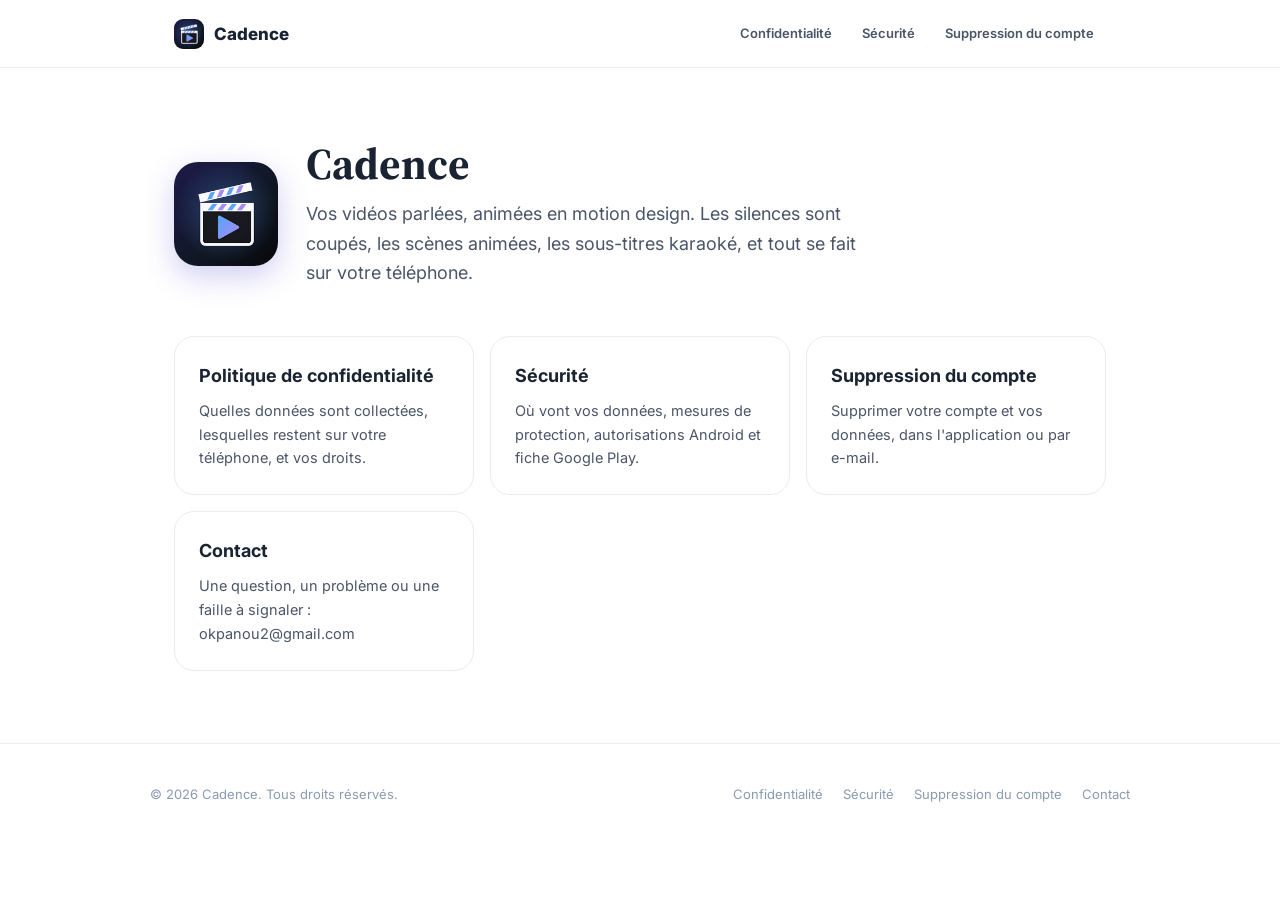
==== cadence/index.html @ 46e1bd4e "feat(cadence): privacy policy, security and account deletion pages for Google Play Co-Authored-By: C" ====
<!doctype html>
<html lang="fr">
    <head>
        <meta charset="UTF-8" />
        <meta name="viewport" content="width=device-width, initial-scale=1.0" />
        <title>Vos vidéos parlées, animées en motion design — Cadence</title>
        <meta name="description" content="Cadence transforme une vidéo où vous parlez en vidéo verticale animée : silences coupés, scènes de motion design, sous-titres karaoké." />
        <link rel="preconnect" href="https://fonts.googleapis.com" />
        <link
            href="https://fonts.googleapis.com/css2?family=Source+Serif+4:wght@500;600&family=Inter:wght@400;500;600;700;800&display=swap"
            rel="stylesheet" />
        <link rel="stylesheet" href="./styles/cadence.css" />
        <link rel="apple-touch-icon" sizes="180x180" href="./assets/apple-touch-icon.png" />
        <link rel="icon" type="image/png" sizes="32x32" href="./assets/favicon-32x32.png" />
        <link rel="icon" type="image/png" sizes="16x16" href="./assets/favicon-16x16.png" />
    </head>
    <body>
        <header class="topbar">
            <div class="topbar-inner">
                <a href="./index.html" class="brand">
                    <span class="brand-mark"><img src="./assets/logo.png" alt="" width="32" height="32" /></span>
                    Cadence
                </a>
                <nav class="doc-nav" aria-label="Documents"><a href="politique-confidentialite.html">Confidentialité</a><a href="securite.html">Sécurité</a><a href="suppression-compte.html">Suppression du compte</a></nav>
            </div>
        </header>

        <section class="hub-hero">
            <img src="./assets/android-chrome-192x192.png" alt="Icône de Cadence" />
            <div>
                <h1>Cadence</h1>
                <p>Vos vidéos parlées, animées en motion design. Les silences sont coupés, les scènes animées, les sous-titres karaoké, et tout se fait sur votre téléphone.</p>
            </div>
        </section>

        <main class="hub-grid">
            <a class="hub-card" href="politique-confidentialite.html">
                <h2>Politique de confidentialité</h2>
                <p>Quelles données sont collectées, lesquelles restent sur votre téléphone, et vos droits.</p>
            </a>
            <a class="hub-card" href="securite.html">
                <h2>Sécurité</h2>
                <p>Où vont vos données, mesures de protection, autorisations Android et fiche Google Play.</p>
            </a>
            <a class="hub-card" href="suppression-compte.html">
                <h2>Suppression du compte</h2>
                <p>Supprimer votre compte et vos données, dans l'application ou par e-mail.</p>
            </a>
            <a class="hub-card" href="mailto:okpanou2@gmail.com">
                <h2>Contact</h2>
                <p>Une question, un problème ou une faille à signaler : okpanou2@gmail.com</p>
            </a>
        </main>

        <footer class="doc-footer">
            <div class="doc-footer-inner">
                <p>© 2026 Cadence. Tous droits réservés.</p>
                <nav class="doc-footer-links" aria-label="Liens">
                    <a href="politique-confidentialite.html">Confidentialité</a>
                    <a href="securite.html">Sécurité</a>
                    <a href="suppression-compte.html">Suppression du compte</a>
                    <a href="mailto:okpanou2@gmail.com">Contact</a>
                </nav>
            </div>
        </footer>
    </body>
</html>
---- cadence/styles/cadence.css ----
/* ==========================================================================
   Cadence — documents (confidentialité, sécurité, suppression de compte)
   Réutilise la mise en page de Bye-Bye (legal.css) avec la palette de Cadence.
   ========================================================================== */
@import url('../../styles/legal.css');

:root {
  --color-primary: #5856D6;
  --color-primary-dark: #4338CA;
  --color-primary-light: #EEF0FF;
  --color-gold: #FACC15;
  --color-gold-light: #FEF9DB;
  --max-width: 760px;
}

.brand-mark {
  background: none;
  overflow: hidden;
}

.callout-info {
  border-color: rgba(88, 86, 214, 0.22);
}

/* ── Hub ─────────────────────────────────────────────────────────────────── */

.hub-hero {
  max-width: 980px;
  margin: 0 auto;
  padding: 72px 24px 24px;
  display: flex;
  align-items: center;
  gap: 28px;
}

.hub-hero img {
  width: 104px;
  height: 104px;
  border-radius: 24px;
  flex-shrink: 0;
  box-shadow: 0 10px 30px rgba(67, 56, 202, 0.25);
}

.hub-hero h1 {
  font-family: var(--font-serif);
  font-size: 44px;
  line-height: 1.1;
  margin-bottom: 10px;
}

.hub-hero p {
  font-size: 18px;
  color: var(--color-text-mid);
  max-width: 560px;
}

.hub-grid {
  max-width: 980px;
  margin: 0 auto;
  padding: 24px 24px 72px;
  display: grid;
  grid-template-columns: repeat(auto-fit, minmax(260px, 1fr));
  gap: 16px;
}

.hub-card {
  display: block;
  padding: 24px;
  border: 1px solid var(--color-border);
  border-radius: var(--radius-lg);
  background: var(--color-bg);
  color: var(--color-text);
  border-bottom: 1px solid var(--color-border);
  transition: border-color 0.15s ease, transform 0.15s ease;
}

.hub-card:hover {
  border-color: var(--color-primary);
  transform: translateY(-2px);
}

.hub-card h2 {
  font-size: 18px;
  margin-bottom: 8px;
}

.hub-card p {
  font-size: 14.5px;
  color: var(--color-text-mid);
  margin: 0;
}

.steps {
  counter-reset: step;
  list-style: none;
  padding: 0;
  margin: 18px 0;
}

.steps li {
  counter-increment: step;
  position: relative;
  padding: 4px 0 14px 46px;
}

.steps li::before {
  content: counter(step);
  position: absolute;
  left: 0;
  top: 0;
  width: 30px;
  height: 30px;
  border-radius: 50%;
  background: var(--color-primary-light);
  color: var(--color-primary-dark);
  font-weight: 800;
  font-size: 14px;
  display: flex;
  align-items: center;
  justify-content: center;
}

@media (max-width: 640px) {
  .hub-hero { flex-direction: column; align-items: flex-start; padding-top: 48px; }
  .hub-hero h1 { font-size: 34px; }
  .doc-table { display: block; overflow-x: auto; }
}
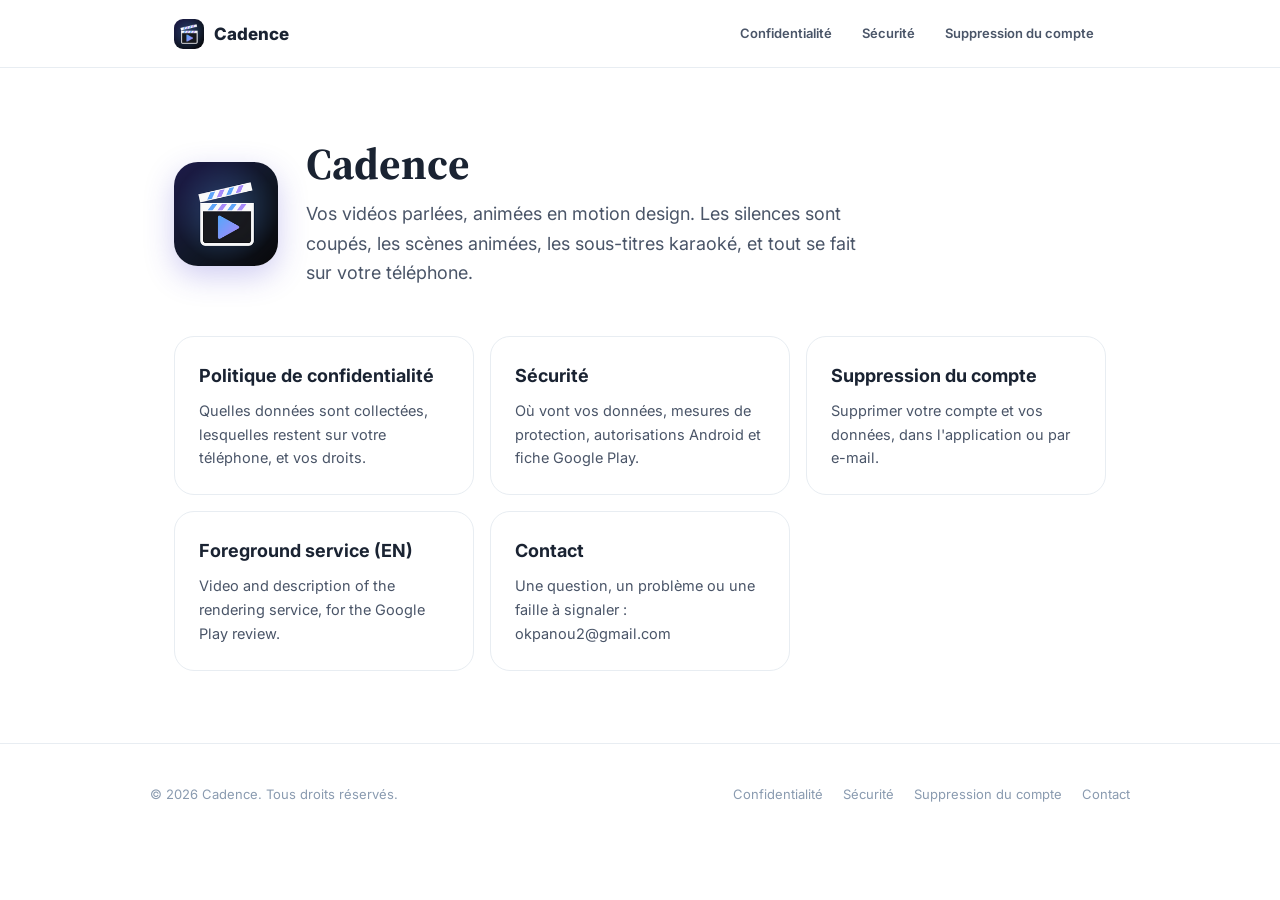
==== commit b6c11b58: "feat(cadence): foreground service demonstration video and page for the Play review Co-Authored-By: C" ====
--- a/cadence/index.html
+++ b/cadence/index.html
@@ -46,6 +46,10 @@
                 <h2>Suppression du compte</h2>
                 <p>Supprimer votre compte et vos données, dans l'application ou par e-mail.</p>
             </a>
+            <a class="hub-card" href="service-premier-plan.html">
+                <h2>Foreground service (EN)</h2>
+                <p>Video and description of the rendering service, for the Google Play review.</p>
+            </a>
             <a class="hub-card" href="mailto:okpanou2@gmail.com">
                 <h2>Contact</h2>
                 <p>Une question, un problème ou une faille à signaler : okpanou2@gmail.com</p>
